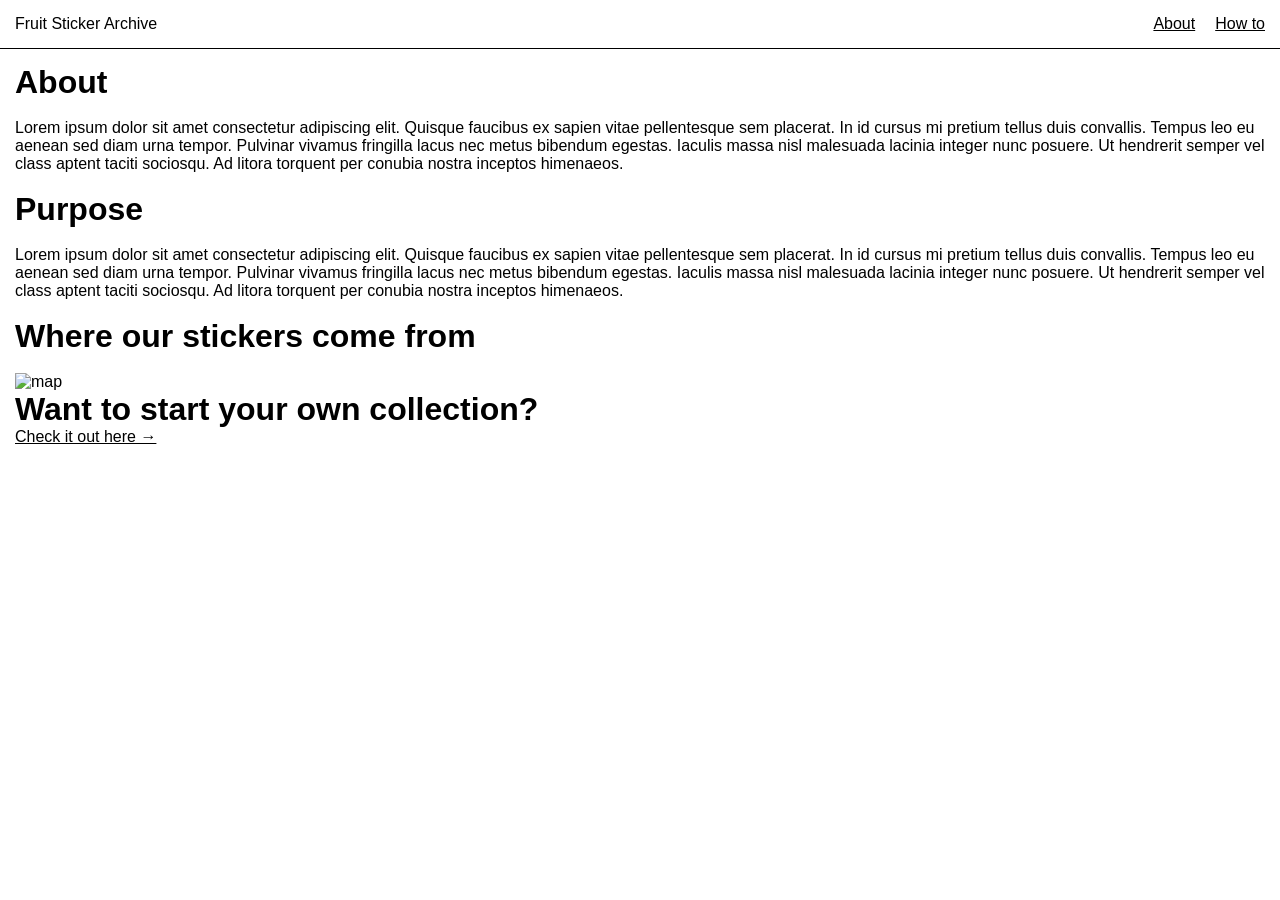
==== about/about.html @ 184d1305 "initial commit" ====
<!DOCTYPE html>
<html>

<head>
    <meta charset="UTF-8">
    <title>Fruit Sticker Archive</title>
</head>

    <style>
        * {
            margin: 0;
            font-family: 'Franklin Gothic Medium', 'Arial Narrow', Arial, sans-serif
        }

        header {
            display: flex;
            justify-content: space-between;
            align-items: center;
            padding: 15px;
            border-bottom: 1px solid black;
        }

        header div {
            display: flex;
            gap: 20px;
        }
    
        a {
    color: black;
}

.title {
    text-decoration: none;
}

.container {
    padding: 15px;
}
    </style>

<body>

    <header>
        <div><a class="title" href="../index.html">Fruit Sticker Archive</a></div>
        <div>
            <a href="about.html">About</a>
            <a href="../how to/how-to.html">How to</a>
        </div>
    </header>
    <div class="container"> 
<div><h1>About</h1></div> <br>
    <div>Lorem ipsum dolor sit amet consectetur adipiscing elit. Quisque faucibus ex sapien vitae pellentesque sem placerat. In
    id cursus mi pretium tellus duis convallis. Tempus leo eu aenean sed diam urna tempor. Pulvinar vivamus fringilla lacus
    nec metus bibendum egestas. Iaculis massa nisl malesuada lacinia integer nunc posuere. Ut hendrerit semper vel class
    aptent taciti sociosqu. Ad litora torquent per conubia nostra inceptos himenaeos.
    </div> <br>
<div><h1>Purpose</h1></div> <br>
    <div>Lorem ipsum dolor sit amet consectetur adipiscing elit. Quisque faucibus ex sapien vitae pellentesque sem placerat.
        In
        id cursus mi pretium tellus duis convallis. Tempus leo eu aenean sed diam urna tempor. Pulvinar vivamus fringilla
        lacus
        nec metus bibendum egestas. Iaculis massa nisl malesuada lacinia integer nunc posuere. Ut hendrerit semper vel class
        aptent taciti sociosqu. Ad litora torquent per conubia nostra inceptos himenaeos.
    </div> <br>
<div><h1>Where our stickers come from</h1></div> <br>
<img src="map.png" alt="map"> <br>
<div><h1>Want to start your own collection?</h1></div>
    <a href="../how to/how-to.html" class="previous">Check it out here →</a>
</div>


</body>

</html>
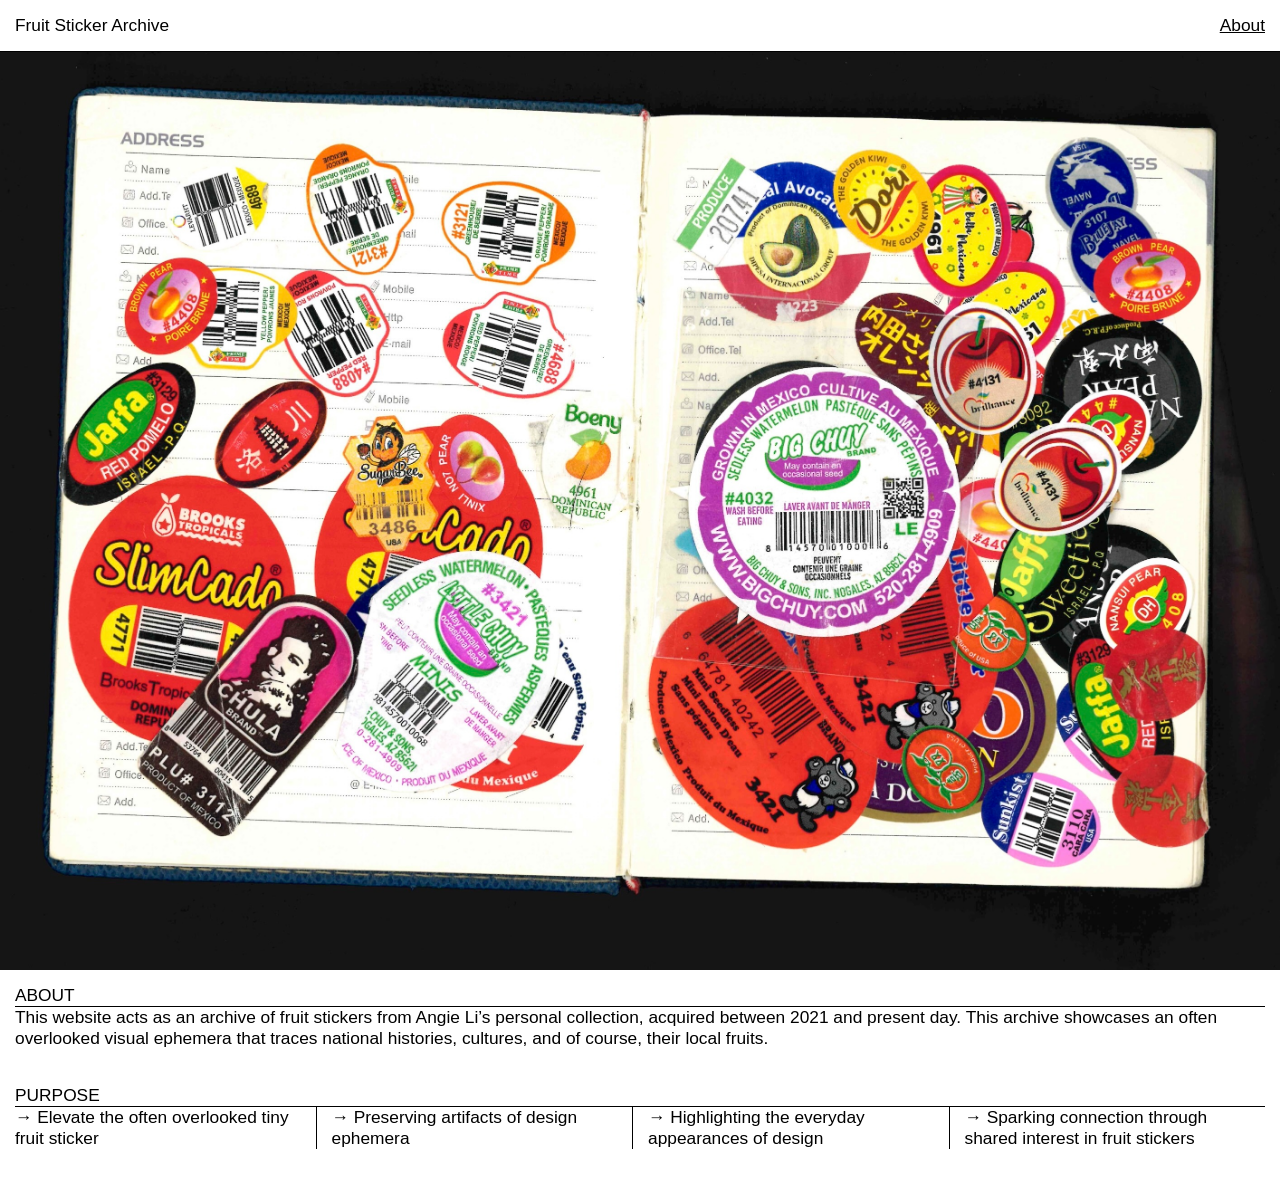
==== commit 09cbdf3a: "attempt 1" ====
--- a/about/about.html
+++ b/about/about.html
@@ -1,74 +1,121 @@
 <!DOCTYPE html>
 <html>
+<head>
+  <meta charset="UTF-8">
+  <title>Fruit Sticker Archive</title>
+  <meta name="viewport" content="width=device-width, initial-scale=1.0">
+  <style>
+    * {
+      margin: 0;
+      padding: 0;
+      font-family: 'Franklin Gothic Medium', 'Arial Narrow', Arial, sans-serif;
+      box-sizing: border-box;
+    }
 
-<head>
-    <meta charset="UTF-8">
-    <title>Fruit Sticker Archive</title>
+    header {
+      display: grid;
+      grid-template-columns: 1fr auto;
+      padding: 15px;
+      width: 100%;
+      border-bottom: 1px solid black;
+      font-size: 13pt;
+      align-items: center;
+    }
+
+    header a {
+      justify-self: end;
+    }
+
+    a {
+      color: black;
+    }
+
+    .title {
+      text-decoration: none;
+    }
+
+    .container {
+      padding: 15px;
+      width: 100%;
+      max-width: 100%;
+    }
+
+    @media screen and (max-width: 600px) {
+      header {
+        font-size: 10px;
+        margin: 0;
+      }
+
+      body {
+        font-size: 20px;
+      }
+    }
+
+    img {
+      width: 100%;
+      height: auto;
+      display: block;
+    }
+
+    .line {
+      border-top: 1px solid black;
+      top: 10px;
+    }
+
+    .line-vertical {
+      border-right: 1px solid black;
+      margin-right: 15px;
+    }
+
+    .purpose-container {
+      display: grid;
+      grid-template-columns: 1fr .01fr 1fr .01fr 1fr .01fr 1fr;
+    }
+
+    h1 {
+      font-size: 13pt;
+      font-weight: 100;
+    }
+
+    h2 {
+      padding: 15px;
+      font-size: 10pt;
+      font-weight: 100;
+    }
+  </style>
 </head>
-
-    <style>
-        * {
-            margin: 0;
-            font-family: 'Franklin Gothic Medium', 'Arial Narrow', Arial, sans-serif
-        }
-
-        header {
-            display: flex;
-            justify-content: space-between;
-            align-items: center;
-            padding: 15px;
-            border-bottom: 1px solid black;
-        }
-
-        header div {
-            display: flex;
-            gap: 20px;
-        }
-    
-        a {
-    color: black;
-}
-
-.title {
-    text-decoration: none;
-}
-
-.container {
-    padding: 15px;
-}
-    </style>
-
 <body>
-
-    <header>
-        <div><a class="title" href="../index.html">Fruit Sticker Archive</a></div>
-        <div>
-            <a href="about.html">About</a>
-            <a href="../how to/how-to.html">How to</a>
-        </div>
-    </header>
-    <div class="container"> 
-<div><h1>About</h1></div> <br>
-    <div>Lorem ipsum dolor sit amet consectetur adipiscing elit. Quisque faucibus ex sapien vitae pellentesque sem placerat. In
-    id cursus mi pretium tellus duis convallis. Tempus leo eu aenean sed diam urna tempor. Pulvinar vivamus fringilla lacus
-    nec metus bibendum egestas. Iaculis massa nisl malesuada lacinia integer nunc posuere. Ut hendrerit semper vel class
-    aptent taciti sociosqu. Ad litora torquent per conubia nostra inceptos himenaeos.
-    </div> <br>
-<div><h1>Purpose</h1></div> <br>
-    <div>Lorem ipsum dolor sit amet consectetur adipiscing elit. Quisque faucibus ex sapien vitae pellentesque sem placerat.
-        In
-        id cursus mi pretium tellus duis convallis. Tempus leo eu aenean sed diam urna tempor. Pulvinar vivamus fringilla
-        lacus
-        nec metus bibendum egestas. Iaculis massa nisl malesuada lacinia integer nunc posuere. Ut hendrerit semper vel class
-        aptent taciti sociosqu. Ad litora torquent per conubia nostra inceptos himenaeos.
-    </div> <br>
-<div><h1>Where our stickers come from</h1></div> <br>
-<img src="map.png" alt="map"> <br>
-<div><h1>Want to start your own collection?</h1></div>
-    <a href="../how to/how-to.html" class="previous">Check it out here →</a>
-</div>
-
-
+  <header>
+    <div><a class="title" href="../index.html">Fruit Sticker Archive</a></div>
+    <div>
+      <a href="about.html">About</a>
+    </div>
+  </header>
+  <img src="../assets/stickerbook.jpg">
+<!-- <h2>While this collection is digital, all stickers come from the physical world. They were first preserved in this outdated planner, with no rhyme nor rhythm. Just pure chaos and passion.</h2> -->
+  <div class="container">
+    <div><h1>ABOUT</h1></div>
+    <div class="line"></div>
+    <div><h1>This website acts as an archive of fruit stickers from Angie Li’s personal collection, acquired between 2021 and present
+    day. This archive showcases an often overlooked visual ephemera that traces national histories, cultures, and of course,
+    their local fruits.</h1>
+    </div>
+    <br>
+    <br>
+    <div><h1>PURPOSE</h1></div>
+    <div class="line"></div>
+    <h1>
+      <div class="purpose-container">
+        <div>→ Elevate the often overlooked tiny fruit sticker<br></div>
+        <div class="line-vertical"></div>
+        <div>→ Preserving artifacts of design ephemera<br></div>
+        <div class="line-vertical"></div>
+        <div>→ Highlighting the everyday appearances of design<br></div>
+        <div class="line-vertical"></div>
+        <div>→ Sparking connection through shared interest in fruit stickers<br></div>
+      </div>
+    </h1>
+    <br>
+  </div>
 </body>
-
 </html>
